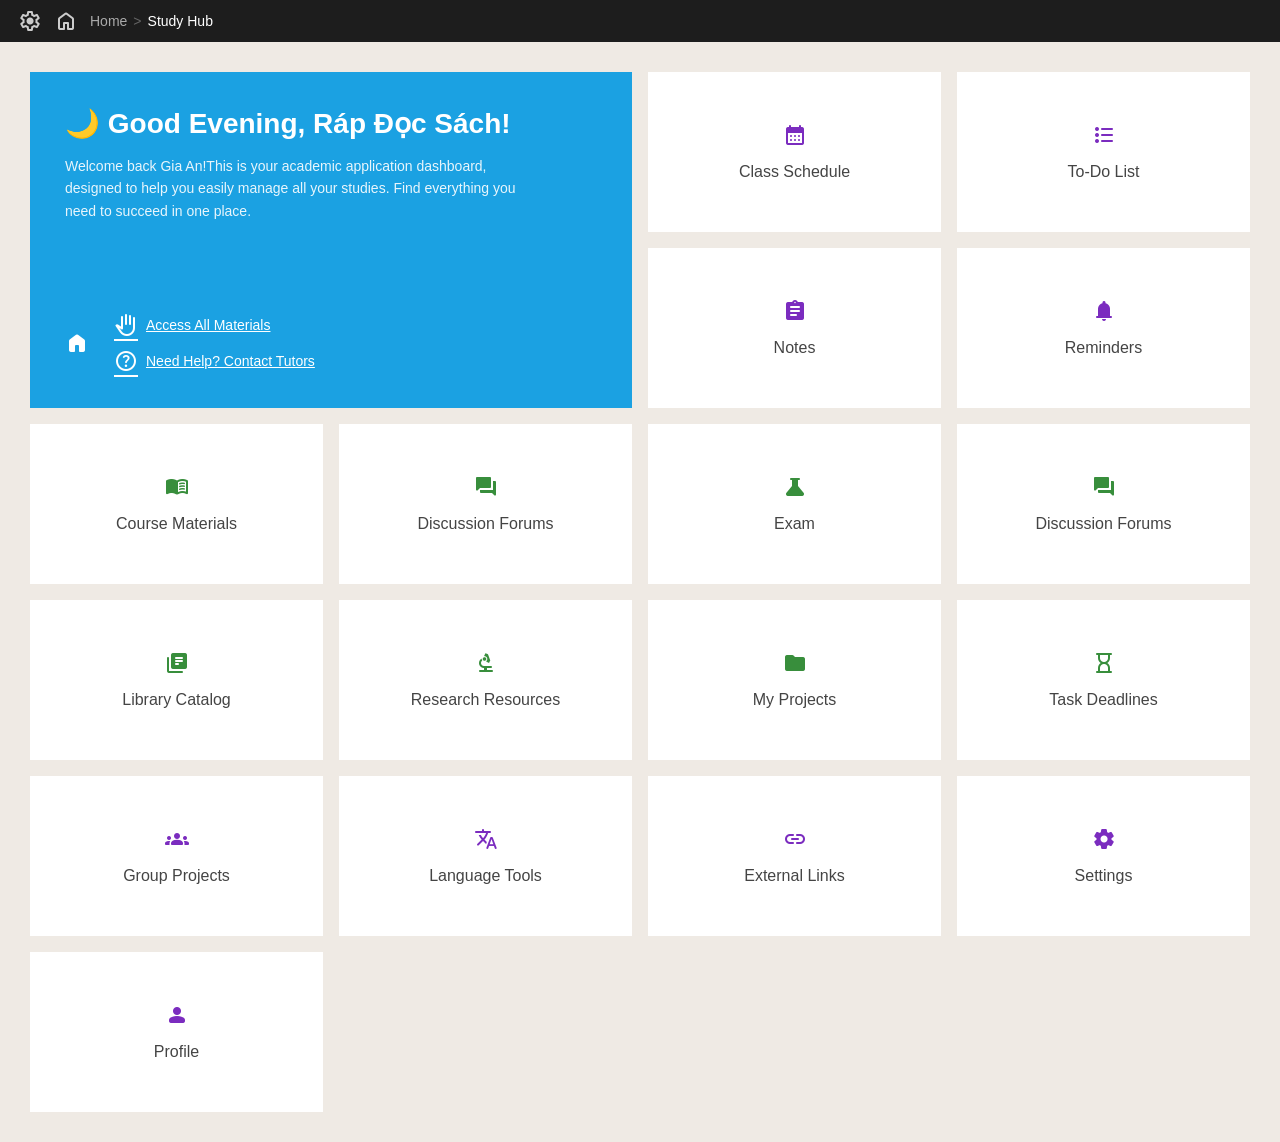
==== index.html @ 385d154c "Add files via upload" ====
<!DOCTYPE html>
<html lang="en">
<head>
    <meta charset="UTF-8">
    <meta name="viewport" content="width=device-width, initial-scale=1.0">
    <title>Study Hub</title>
    <link rel="stylesheet" href="style.css">
    <link rel="stylesheet" href="https://fonts.googleapis.com/css2?family=Material+Symbols+Rounded:opsz,wght,FILL,GRAD@24,300,0,0">
</head>
<body>
    <header class="topbar">
        <span class="material-symbols-rounded topbar-icon">settings</span>
        <span class="material-symbols-rounded topbar-icon">home</span>
        <nav class="breadcrumbs">
            <a href="#">Home</a>
            <span>&gt;</span>
            <a href="#" class="active">Study Hub</a>
        </nav>
    </header>

    <main class="dashboard">
        <section class="tile welcome">
            <div class="welcome-content">
                <h2>Welcome to Study Hub</h2>
                <p>
                    Welcome back Gia An!This is your academic application dashboard, designed
                    to help you easily manage all your studies. Find
                    everything you need to succeed in one place.
                </p>
            </div>
            <div class="welcome-bottom">
                <span class="material-symbols-rounded home-icon">home</span>
                <div class="welcome-links">
                    <a href="#" class="link-item">
                        <span class="material-symbols-rounded">back_hand</span> Access All Materials
                    </a>
                    <a href="#" class="link-item">
                        <span class="material-symbols-rounded">help</span> Need Help? Contact Tutors
                    </a>
                </div>
            </div>
        </section>

        <section class="tile purple">
            <span class="material-symbols-rounded tile-icon">calendar_month</span>
            <h3 class="tile-title">Class Schedule</h3>
        </section>

        <section class="tile purple">
            <span class="material-symbols-rounded tile-icon">format_list_bulleted</span>
            <h3 class="tile-title">To-Do List</h3>
        </section>

        <section class="tile purple">
            <span class="material-symbols-rounded tile-icon">assignment</span>
            <h3 class="tile-title">Notes</h3>
        </section>

        <section class="tile purple">
            <span class="material-symbols-rounded tile-icon">notifications</span>
            <h3 class="tile-title">Reminders</h3>
        </section>

        <section class="tile green">
            <span class="material-symbols-rounded tile-icon">menu_book</span>
            <h3 class="tile-title">Course Materials</h3>
        </section>

        <section class="tile green">
            <span class="material-symbols-rounded tile-icon">forum</span>
            <h3 class="tile-title">Discussion Forums</h3>
        </section>


        <section class="tile green">
            <span class="material-symbols-rounded tile-icon">science</span>
            <h3 class="tile-title">Exam</h3>
        </section>

        <section class="tile green">
            <span class="material-symbols-rounded tile-icon">forum</span>
            <h3 class="tile-title">Discussion Forums</h3>
        </section>

        <section class="tile green">
            <span class="material-symbols-rounded tile-icon">library_books</span>
            <h3 class="tile-title">Library Catalog</h3>
        </section>

        <section class="tile green">
            <span class="material-symbols-rounded tile-icon">biotech</span>
            <h3 class="tile-title">Research Resources</h3>
        </section>

        <section class="tile green">
            <span class="material-symbols-rounded tile-icon">folder</span>
            <h3 class="tile-title">My Projects</h3>
        </section>

        <section class="tile green">
            <span class="material-symbols-rounded tile-icon">hourglass_empty</span>
            <h3 class="tile-title">Task Deadlines</h3>
        </section>

        <section class="tile purple">
            <span class="material-symbols-rounded tile-icon">groups</span>
            <h3 class="tile-title">Group Projects</h3>
        </section>

        <section class="tile purple">
            <span class="material-symbols-rounded tile-icon">translate</span>
            <h3 class="tile-title">Language Tools</h3>
        </section>

        <section class="tile purple">
            <span class="material-symbols-rounded tile-icon">link</span>
            <h3 class="tile-title">External Links</h3>
        </section>

        <section class="tile purple">
            <span class="material-symbols-rounded tile-icon">settings</span>
            <h3 class="tile-title">Settings</h3>
        </section>

         <section class="tile purple">
            <span class="material-symbols-rounded tile-icon">person</span>
            <h3 class="tile-title">Profile</h3>
        </section>
    </main>

    <script src="script.js"></script>
</body>
</html>
---- style.css ----
/* --- Reset & Base Styles --- */
* {
    margin: 0;
    padding: 0;
    box-sizing: border-box;
}

body {
    font-family: "Segoe UI", Tahoma, Geneva, Verdana, sans-serif;
    background-color: #EFEAE4;
    min-height: 100vh;
}

/* --- Topbar --- */
.topbar {
    height: 42px;
    background: #1d1d1d;
    color: white;
    display: flex;
    align-items: center;
    padding: 0 18px;
    gap: 12px;
}

.topbar-icon {
    font-size: 18px;
    cursor: pointer;
    color: #ccc;
}

.breadcrumbs {
    font-size: 14px;
    display: flex;
    align-items: center;
    gap: 6px;
}

.breadcrumbs a {
    color: #aaa;
    text-decoration: none;
}

.breadcrumbs span {
    color: #666;
}

.breadcrumbs a.active {
    color: white;
}

/* --- Dashboard Grid Layout --- */
.dashboard {
    display: grid;
    /* Chia thành 4 cột đều nhau */
    grid-template-columns: repeat(4, 1fr); 
    /* Chiều cao mỗi hàng cố định tầm 160px để tạo ô vuông */
    grid-auto-rows: 160px; 
    gap: 16px;
    padding: 30px;
    max-width: 1600px;
    margin: 0 auto;
}

/* --- Base Tile Styles (Các ô chức năng) --- */
.tile {
    background: white; /* Đa số các ô có nền trắng */
    color: #333;
    display: flex;
    flex-direction: column;
    justify-content: center;
    align-items: center;
    gap: 16px;
    padding: 15px;
    cursor: pointer;
    transition: all .15s ease-out;
}

.tile:hover {
    filter: brightness(0.95);
    transform: scale(1.02);
}

.tile-icon {
    font-size: 52px;
    font-variation-settings: 'FILL' 1; /* Đổ đặc icon */
}

.tile-title {
    font-size: 16px;
    font-weight: 400;
    text-align: center;
    color: #444;
}

/* --- Ô Welcome (Đặc biệt) --- */
.welcome {
    grid-column: span 2; /* Chiếm 2 cột */
    grid-row: span 2;    /* Chiếm 2 hàng */
    background: #1BA1E2; /* Nền xanh dương đặc trưng */
    color: white;
    align-items: flex-start;
    justify-content: space-between;
    padding: 35px;
}

.welcome:hover {
    filter: brightness(1.08);
    transform: none; /* Không cần scale ô lớn */
}

.welcome-content h2 {
    font-size: 28px;
    font-weight: 600;
    margin-bottom: 15px;
}

.welcome-content p {
    font-size: 14px;
    line-height: 1.6;
    max-width: 90%;
    opacity: 0.9;
}

.welcome-bottom {
    display: flex;
    align-items: center;
    gap: 25px;
    width: 100%;
}

.home-icon {
    font-size: 75px;
    font-variation-settings: 'FILL' 1;
}

.welcome-links {
    display: flex;
    flex-direction: column;
    gap: 12px;
}

.welcome-links a {
    color: white;
    text-decoration: underline;
    font-size: 14px;
    display: flex;
    align-items: center;
    gap: 8px;
}

.welcome-links a:hover {
    opacity: 0.8;
}

/* --- Phân loại màu sắc Icon theo cụm (Giống ảnh mẫu) --- */

/* Nhóm màu Tím (Hàng đầu và Hàng cuối) */
.tile.purple .tile-icon {
    color: #7B2CBF; 
}

/* Nhóm màu Xanh Lá (Các hàng ở giữa) */
.tile.green .tile-icon {
    color: #388E3C; 
}
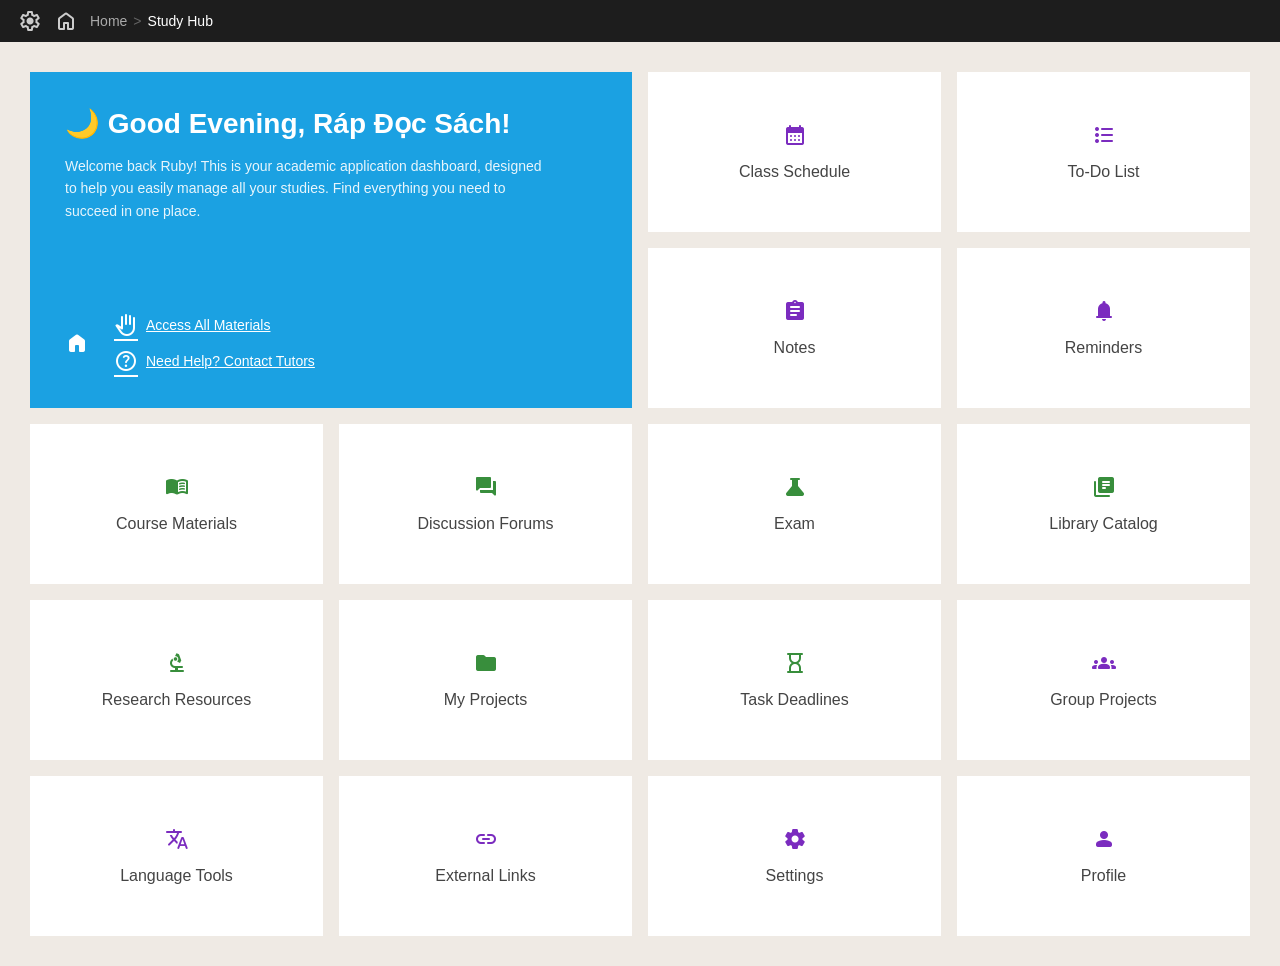
==== commit 0d86ffa0: "Update index.html" ====
--- a/index.html
+++ b/index.html
@@ -23,7 +23,7 @@
             <div class="welcome-content">
                 <h2>Welcome to Study Hub</h2>
                 <p>
-                    Welcome back Gia An!This is your academic application dashboard, designed
+                    Welcome back Ruby! This is your academic application dashboard, designed
                     to help you easily manage all your studies. Find
                     everything you need to succeed in one place.
                 </p>
@@ -78,11 +78,6 @@
         </section>
 
         <section class="tile green">
-            <span class="material-symbols-rounded tile-icon">forum</span>
-            <h3 class="tile-title">Discussion Forums</h3>
-        </section>
-
-        <section class="tile green">
             <span class="material-symbols-rounded tile-icon">library_books</span>
             <h3 class="tile-title">Library Catalog</h3>
         </section>
@@ -130,4 +125,4 @@
 
     <script src="script.js"></script>
 </body>
-</html>+</html>
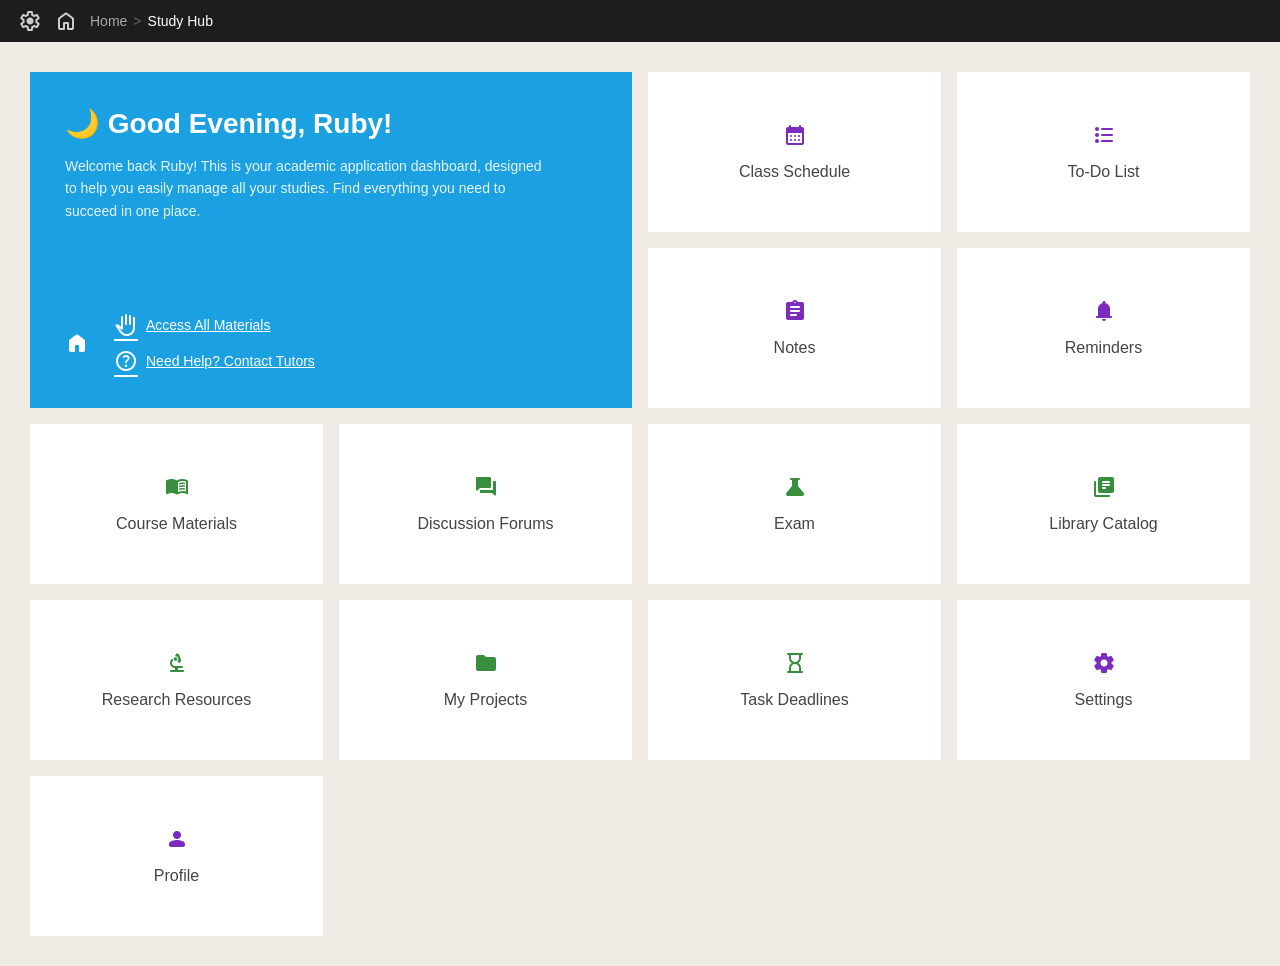
==== commit 21a314cd: "Update index.html" ====
--- a/index.html
+++ b/index.html
@@ -98,21 +98,6 @@
         </section>
 
         <section class="tile purple">
-            <span class="material-symbols-rounded tile-icon">groups</span>
-            <h3 class="tile-title">Group Projects</h3>
-        </section>
-
-        <section class="tile purple">
-            <span class="material-symbols-rounded tile-icon">translate</span>
-            <h3 class="tile-title">Language Tools</h3>
-        </section>
-
-        <section class="tile purple">
-            <span class="material-symbols-rounded tile-icon">link</span>
-            <h3 class="tile-title">External Links</h3>
-        </section>
-
-        <section class="tile purple">
             <span class="material-symbols-rounded tile-icon">settings</span>
             <h3 class="tile-title">Settings</h3>
         </section>
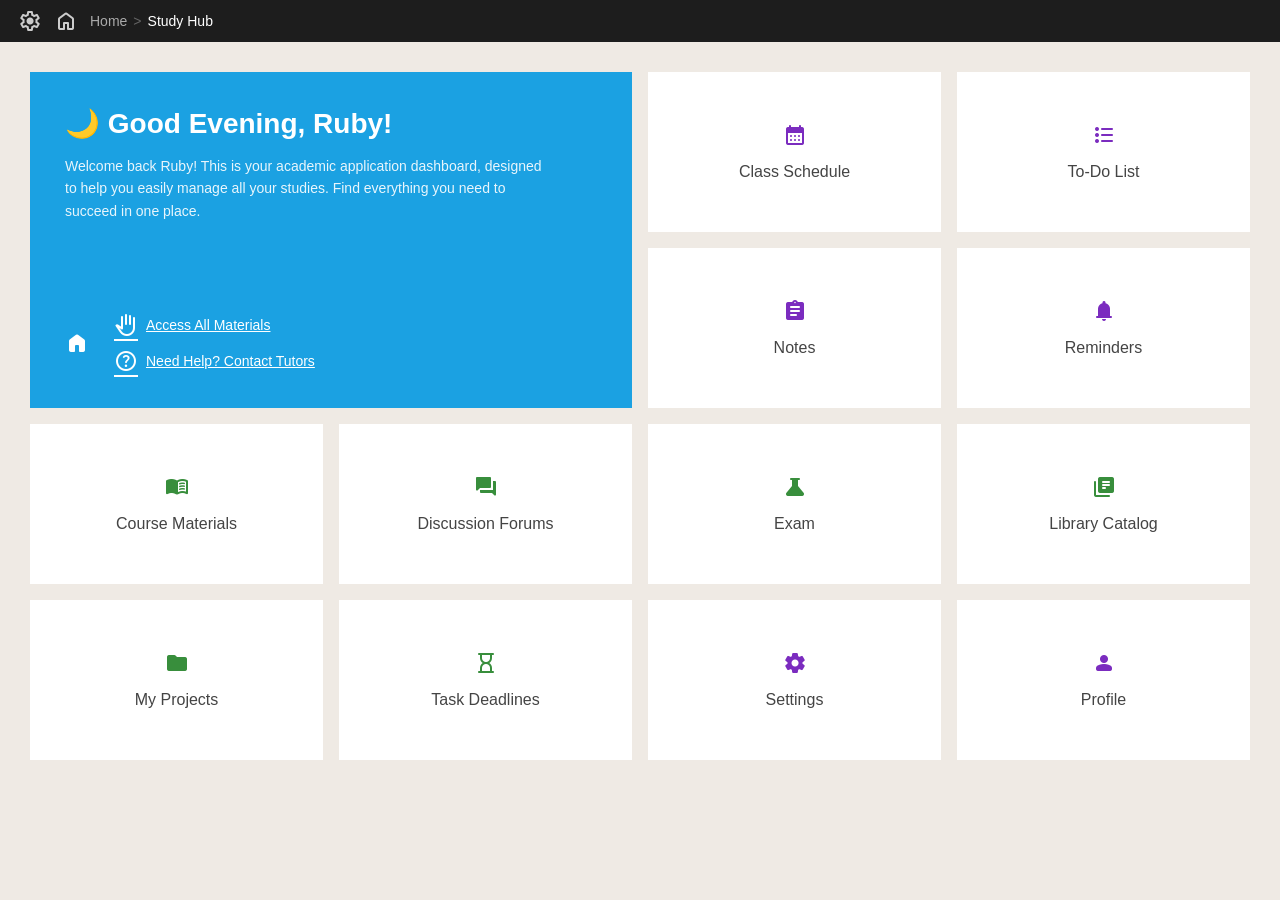
==== commit 79060690: "Update index.html" ====
--- a/index.html
+++ b/index.html
@@ -83,11 +83,6 @@
         </section>
 
         <section class="tile green">
-            <span class="material-symbols-rounded tile-icon">biotech</span>
-            <h3 class="tile-title">Research Resources</h3>
-        </section>
-
-        <section class="tile green">
             <span class="material-symbols-rounded tile-icon">folder</span>
             <h3 class="tile-title">My Projects</h3>
         </section>
